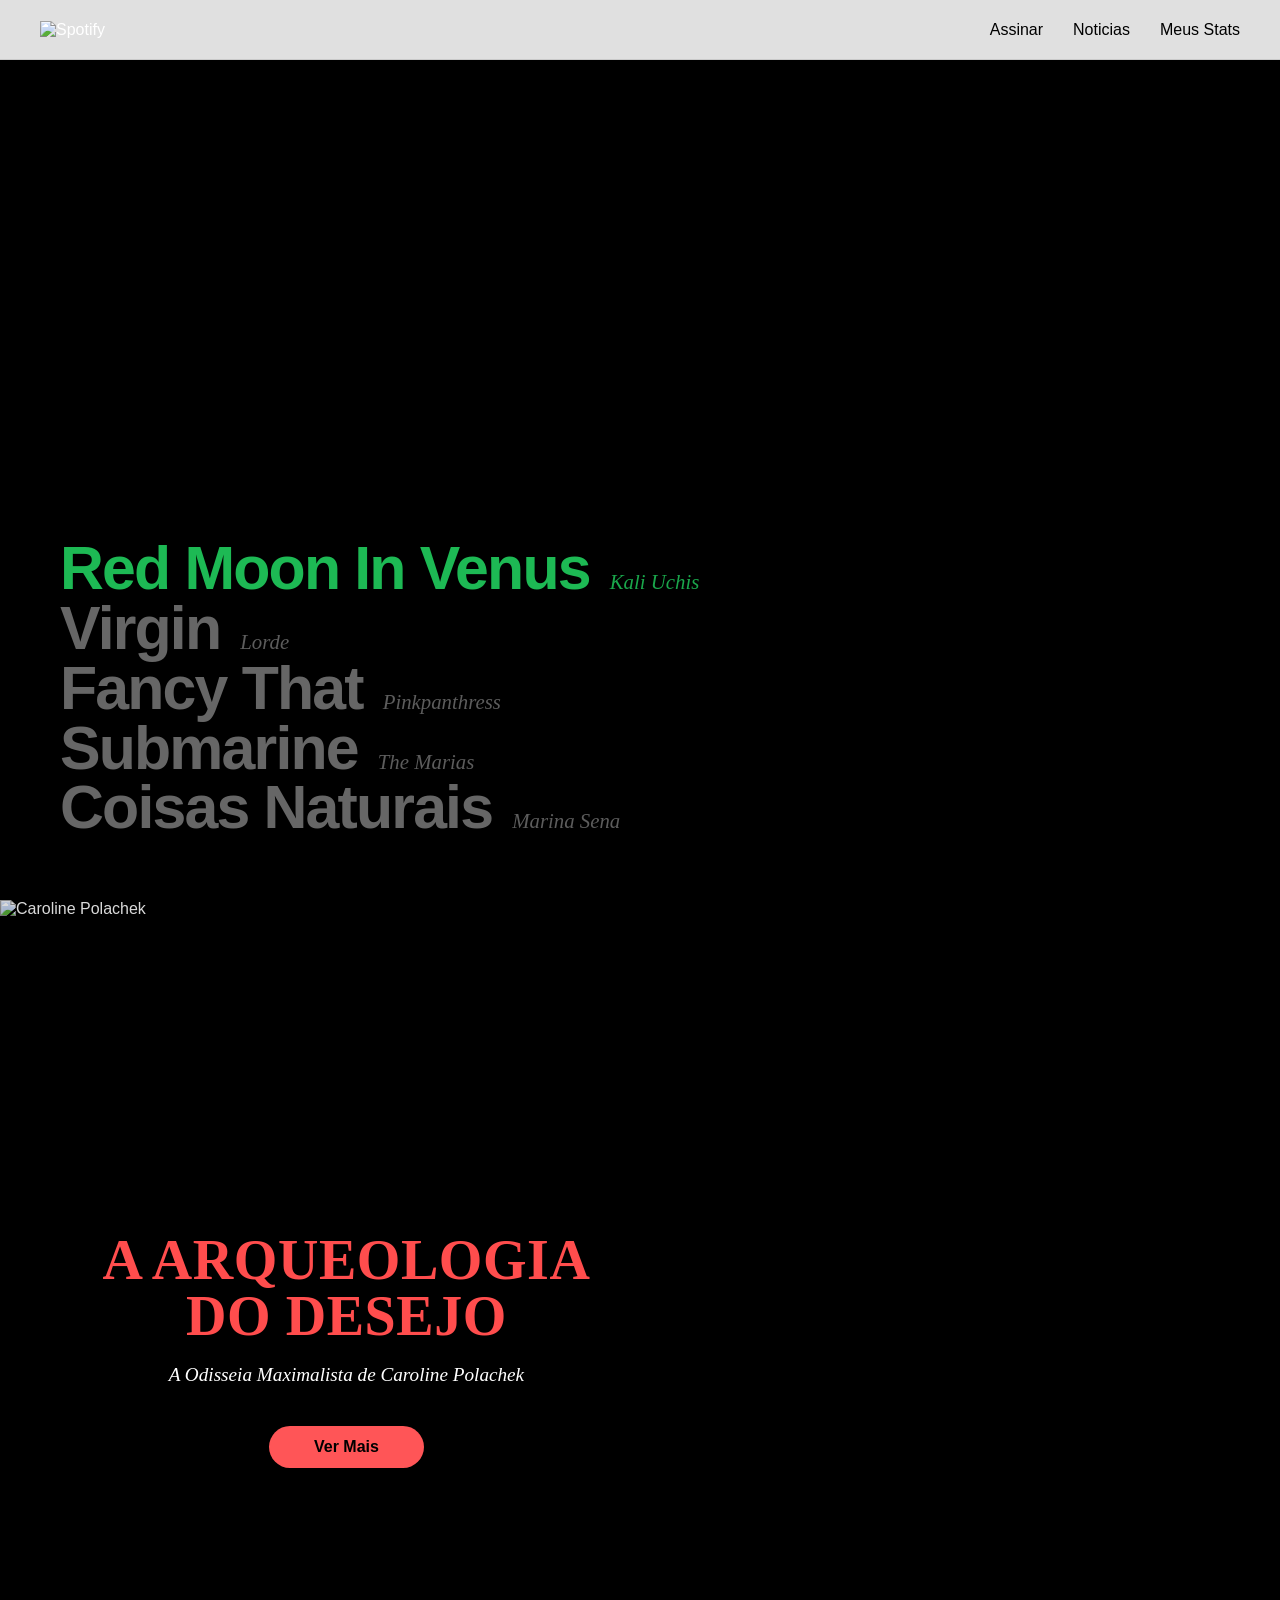
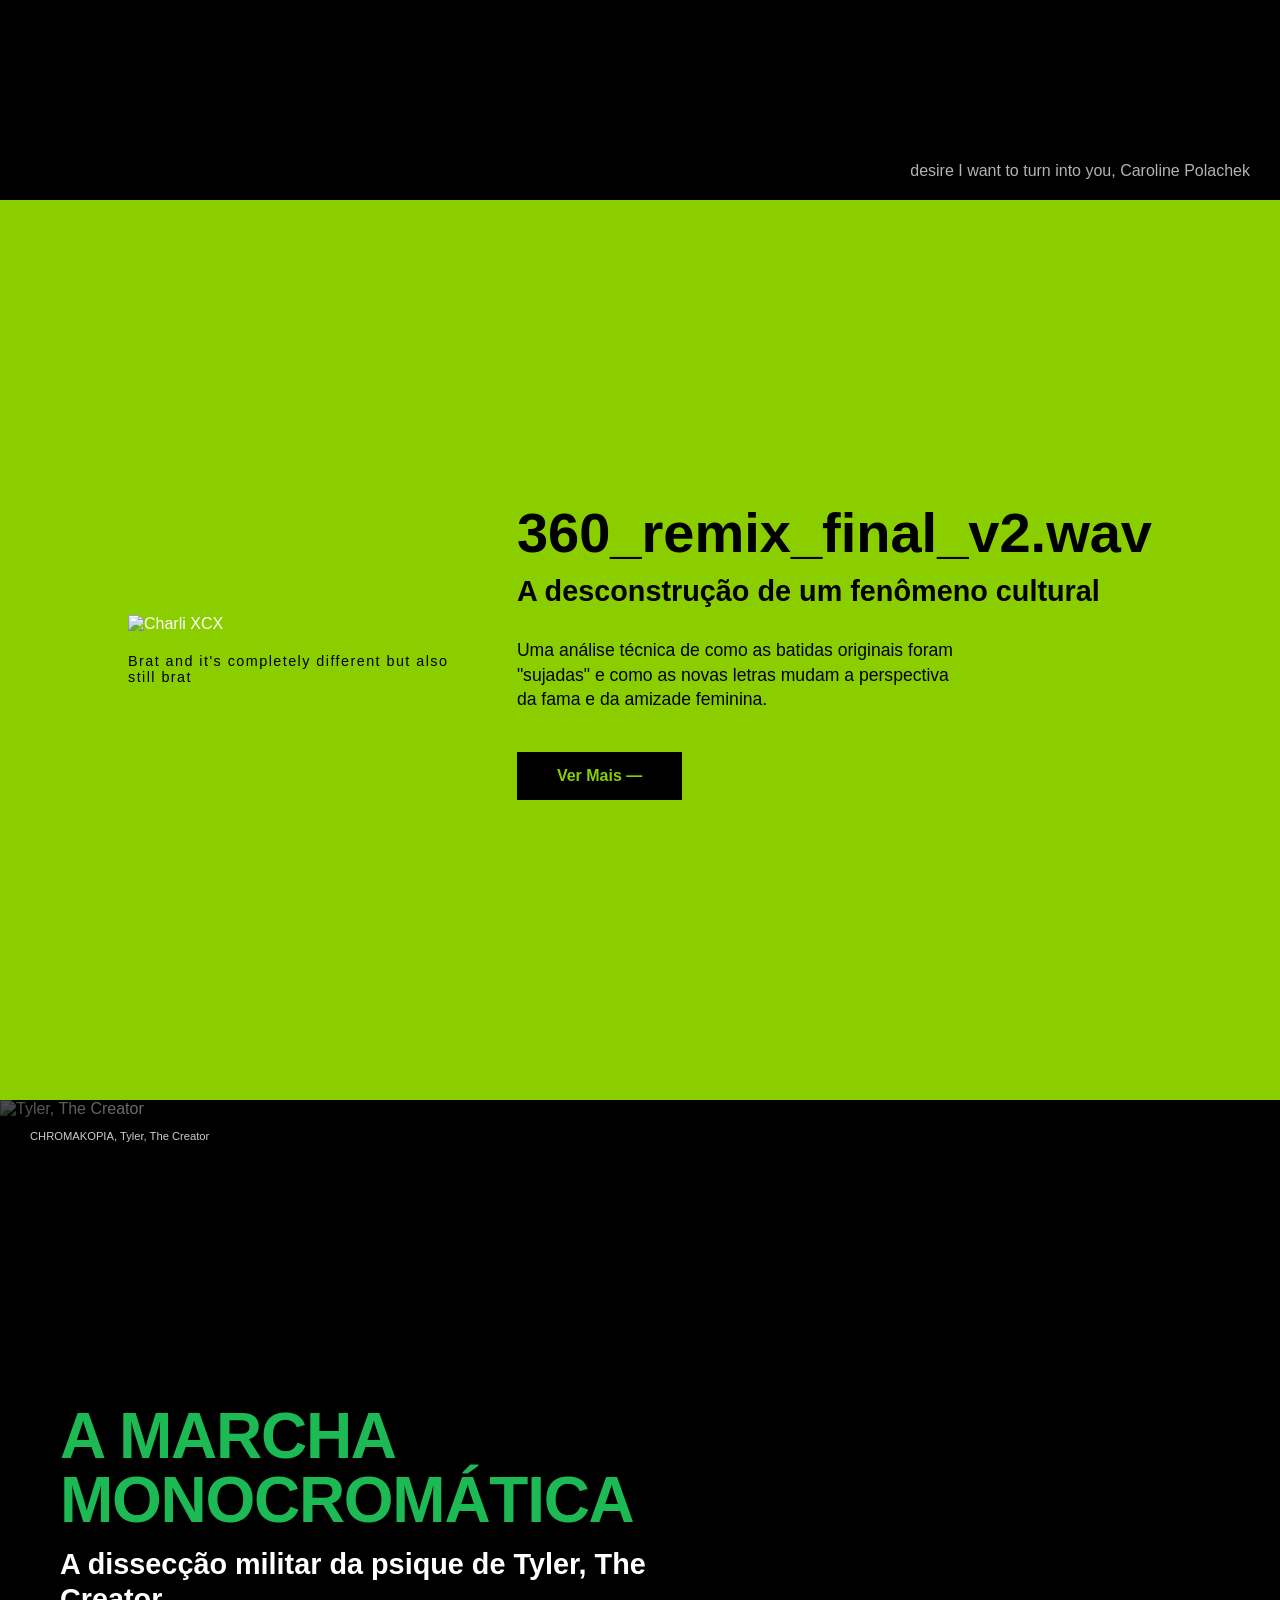
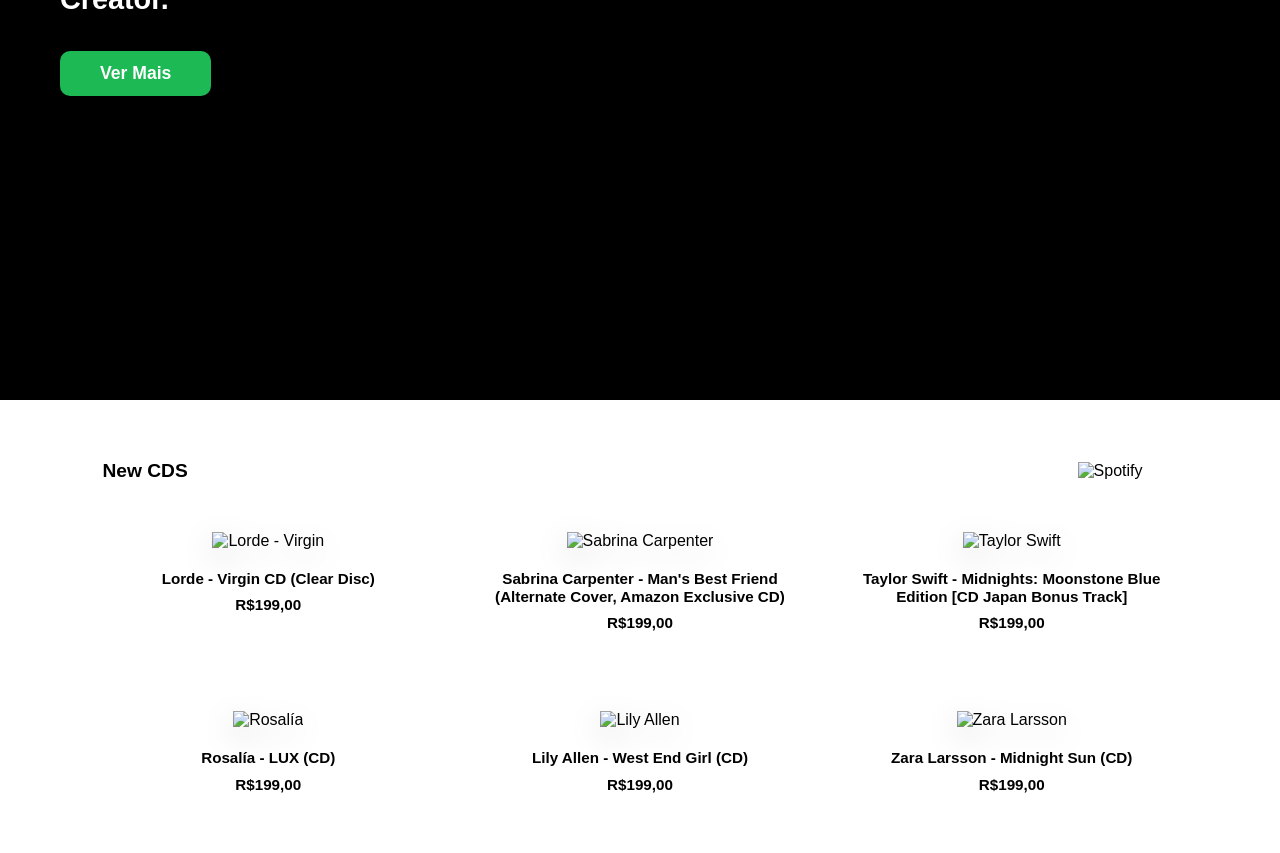
==== index.html @ f039e299 "Add files via upload" ====
<!DOCTYPE html>
<html lang="pt-br">
<head>
    <meta charset="UTF-8">
    <meta name="viewport" content="width=device-width, initial-scale=1.0">
    <title>Spotify Editorial - Kali Uchis</title>
    <link rel="stylesheet" href="style.css">
</head>
<body>
    <header class="main-navbar">
    <div class="nav-container">
        <div class="nav-logo">
            <img src="images/logob.png" alt="Spotify" class="logo-img-nav">
        </div>

        <nav class="nav-links">
            <a href="#">Assinar</a>
            <a href="#">Noticias</a>
            <a href="#">Meus Stats</a>
        </nav>
    </div>
</header>

    <main class="editorial-container">
        
        <div class="background-layers">
            <div class="bg-slide active" id="card-redmoon" style="background-image: url('images/kali.avif');"></div>
            <div class="bg-slide" id="card-virgin" style="background-image: url('images/lorde.webp');"></div>
            <div class="bg-slide" id="card-fancy" style="background-image: url('images/pinp.jpg');"></div>
            <div class="bg-slide" id="card-submarine" style="background-image: url('images/marias.jpg');"></div>
            <div class="bg-slide" id="card-coisas" style="background-image: url('images/marina.webp');"></div>
        </div>

        <div class="interface-overlay">
            
            <header class="main-header">
                
            </header>

            <div class="main-content-row">
                
                <nav class="album-selection">
                    <ul class="album-list">
                        
                        <li class="album-item active" data-target="card-redmoon">
                            <span class="title">Red Moon In Venus</span>
                            <span class="artist">Kali Uchis</span>
                        </li>

                        <li class="album-item" data-target="card-virgin">
                            <span class="title">Virgin</span>
                            <span class="artist">Lorde</span>
                        </li>

                        <li class="album-item" data-target="card-fancy">
                            <span class="title">Fancy That</span>
                            <span class="artist">Pinkpanthress</span>
                        </li>

                        <li class="album-item" data-target="card-submarine">
                            <span class="title">Submarine</span>
                            <span class="artist">The Marias</span>
                        </li>

                        <li class="album-item" data-target="card-coisas">
                            <span class="title">Coisas Naturais</span>
                            <span class="artist">Marina Sena</span>
                        </li>

                    </ul>
                </nav>


            </div>
        </div>

<section class="caroline-section">
    <div class="caroline-bg-container">
        <img src="images/caroline.jpg" alt="Caroline Polachek" class="bg-image-html">
    </div>

    <div class="caroline-content">
        <h2 class="editorial-title">A ARQUEOLOGIA <br> DO DESEJO</h2>
        <p class="editorial-subtitle">A Odisseia Maximalista de Caroline Polachek</p>
        
        <a href="#" class="btn-pill">Ver Mais</a>
    </div>

    <span class="image-credit">desire I want to turn into you, Caroline Polachek</span>
</section>

<section class="remix-section">
    <div class="remix-container">
        <div class="remix-visual">
            <img src="images/charli.webp" alt="Charli XCX" class="remix-img">
            <p class="remix-caption">Brat and it's completely different but also still brat</p>
        </div>

        <div class="remix-text-content">
            <h2 class="remix-title">360_remix_final_v2.wav</h2>
            <h3 class="remix-subtitle">A desconstrução de um fenômeno cultural</h3>
            
            <p class="remix-description">
                Uma análise técnica de como as batidas originais foram "sujadas" e como as novas letras mudam a perspectiva da fama e da amizade feminina.
            </p>

            <a href="#" class="btn-ver-mais-black">Ver Mais &mdash;</a>
        </div>
    </div>
</section>

<section class="tyler-section">
    <div class="tyler-bg-container">
        <img src="images/tyler.webp" alt="Tyler, The Creator" class="bg-tyler">
    </div>

    <div class="tyler-content">
        <h2 class="tyler-title">A MARCHA MONOCROMÁTICA</h2>
        <p class="tyler-subtitle">A dissecção militar da psique de Tyler, The Creator.</p>
        
        <a href="#" class="btn-ver-mais-green">Ver Mais</a>
    </div>

    <span class="top-credit">CHROMAKOPIA, Tyler, The Creator</span>
</section>

<section class="shop-section">
    <header class="shop-header">
        <h2 class="shop-title">New CDS</h2>
        <img src="images/logob.png" alt="Spotify" class="logo-black">
    </header>

    <div class="cds-grid">
        <div class="cd-item">
            <div class="cd-thumb">
                <img src="images/lord.webp" alt="Lorde - Virgin" class="cd-img">
            </div>
            <p class="cd-name">Lorde - Virgin CD (Clear Disc)</p>
            <p class="cd-price">R$199,00</p>
        </div>

        <div class="cd-item">
            <div class="cd-thumb">
                <img src="images/sabrina.webp" alt="Sabrina Carpenter" class="cd-img">
            </div>
            <p class="cd-name">Sabrina Carpenter - Man's Best Friend (Alternate Cover, Amazon Exclusive CD)</p>
            <p class="cd-price">R$199,00</p>
        </div>

        <div class="cd-item">
            <div class="cd-thumb">
                <img src="images/taylor.webp" alt="Taylor Swift" class="cd-img">
            </div>
            <p class="cd-name">Taylor Swift - Midnights: Moonstone Blue Edition [CD Japan Bonus Track]</p>
            <p class="cd-price">R$199,00</p>
        </div>

        <div class="cd-item">
            <div class="cd-thumb">
                <img src="images/rosalia.webp" alt="Rosalía" class="cd-img">
            </div>
            <p class="cd-name">Rosalía - LUX (CD)</p>
            <p class="cd-price">R$199,00</p>
        </div>

        <div class="cd-item">
            <div class="cd-thumb">
                <img src="images/lily.webp" alt="Lily Allen" class="cd-img">
            </div>
            <p class="cd-name">Lily Allen - West End Girl (CD)</p>
            <p class="cd-price">R$199,00</p>
        </div>

        <div class="cd-item">
            <div class="cd-thumb">
                <img src="images/larson.webp" alt="Zara Larsson" class="cd-img">
            </div>
            <p class="cd-name">Zara Larsson - Midnight Sun (CD)</p>
            <p class="cd-price">R$199,00</p>
        </div>
    </div>
</section>
    </main>

    <script src="script.js"></script>
</body>
</html>
---- style.css ----
html {
    scroll-behavior: smooth;
    scroll-snap-type: y mandatory;
}

@font-face {
    font-family: 'HaasGrot';
    src: url('fonts/AlteHaasGroteskBold.ttf') format('woff2');
    font-weight: bold;
}

@font-face {
    font-family: 'HaasGrot';
    src: url('fonts/AlteHaasGroteskLight.ttf') format('woff2');
    font-weight: light;
}

@font-face {
    font-family: 'ExclusiveEditorial';
    src: url('fonts/DR\ Exclusive\ Editorial.ttf') format('woff2');
    font-style: italic;
}

@font-face {
    font-family: 'CinzelDeco';
    src: url('fonts/CinzelDecorative-Regular.otf') format('opentype');
    font-weight: normal;
    font-style: normal;
}

* { margin: 0; padding: 0; box-sizing: border-box; }

body {
    background-color: #000;
    color: #fff;
    overflow-x: hidden;
    font-family: 'HaasGrot', sans-serif;
}

.editorial-container {
    position: relative;
    height: 100vh;
    width: 100%;
}

.background-layers {
    position: absolute;
    top: 0; left: 0;
    width: 100%; height: 100%;
    z-index: 1;
}

.bg-slide {
    position: absolute;
    width: 100%; height: 100%;
    background-size: cover;
    background-position: center;
    opacity: 0;
    transition: opacity 0.6s ease-in-out;
}

.bg-slide.active { opacity: 1; }

.interface-overlay {
    position: relative;
    z-index: 10;
    height: 100%;
    display: flex;
    flex-direction: column;
    justify-content: space-between;
    padding: 60px;
}

.logo-spotify { width: 120px; }

.main-content-row {
    display: flex;
    justify-content: space-between;
    align-items: flex-end;
}

.album-list { list-style: none; }

.album-item {
    display: flex;
    align-items: baseline; 
    gap: 20px;
    cursor: pointer;
    margin-bottom: 5px;
    transition: color 0.3s ease;
    color: #fff;
}

.album-item .title {
    font-family: 'HaasGrot', sans-serif;
    font-size: 3.8rem;
    font-weight: bold;
    letter-spacing: -0.03em;
    line-height: 0.9;
}

.album-item .artist {
    font-family: 'ExclusiveEditorial', serif;
    font-style: italic;
    font-size: 1.3rem;
    font-weight: normal;
    opacity: 0.9;
}

.album-item[data-target="card-redmoon"].active {
    color: #1DB954;
    cursor: pointer; 
    user-select: none; 
    transition: transform 0.2s ease; 
}

.album-item:not([data-target="card-redmoon"]).active {
    color: #1DB954;
}

.album-item:not(.active) {
    color: rgba(255, 255, 255, 0.4);
}

.devices-panel { text-align: left; max-width: 320px; }
.logo-mini { width: 100px; margin-bottom: 10px; }
.device-headline { 
    font-size: 2rem; 
    font-weight: bold; 
    margin-bottom: 20px;
}
.devices-image { width: 100%; }

.devices-section {
    background-color: #000;
    height: 100vh; 
    width: 100%;
    display: flex;
    align-items: center;
    justify-content: center;
    padding: 0 8%;
    overflow: hidden;
}

.devices-content {
    display: flex;
    width: 100%;
    align-items: center;
    justify-content: space-between;
}

.artist-showcase {
    flex: 1;
}

.artist-bw {
    width: 100%;
    max-width: 700px; 
    height: auto;
    display: block;
}

.devices-strip {
    width: 100%;
    background-color: #000;
    line-height: 0; 
    display: flex;
    justify-content: center;
}

.full-strip-img {
    width: 100%;
    height: auto;
    display: block;
    max-height: 500px; 
    object-fit: cover;
}

.caroline-section {
    position: relative;
    height: 100vh;
    width: 100%;
    display: flex;
    align-items: center;
    padding-left: 8%;
    background-color: #000;
    overflow: hidden;
}

.caroline-bg-container {
    position: absolute;
    top: 0;
    left: 0;
    width: 100%;
    height: 100%;
    z-index: 1;
}

.bg-image-html {
    width: 100%;
    height: 100%;
    object-fit: cover; 
    display: block;
}

.caroline-bg-container::after {
    content: "";
    position: absolute;
    top: 0;
    left: 0;
    width: 100%;
    height: 100%;
    background: rgba(0, 0, 0, 0.15); 
}

.caroline-content {
    position: relative;
    z-index: 2;
    max-width: 500px;
    text-align: center;
}

.editorial-title {
    font-family: 'CinzelDeco', serif;
    font-size: 3.5rem;
    color: #ff4d4d; 
    line-height: 1.0;
    text-align: center;
    letter-spacing: 0.01em;
    text-transform: uppercase; 
}

.editorial-subtitle {
    font-family: 'ExclusiveEditorial', serif;
    font-style: italic;
    font-size: 1.2rem;
    color: #fff;
    margin-bottom: 40px;
    margin-top: 20px;
}

.btn-pill {
    display: inline-block;
    background-color: #FF5557;
    color: #000;
    font-family: 'HaasGrot', sans-serif;
    font-weight: bold;
    text-decoration: none;
    padding: 12px 45px;
    border-radius: 50px;
    font-size: 1rem;
    transition: 0.2s;
}

.image-credit {
    position: absolute;
    bottom: 20px;
    right: 30px;
    font-family: 'arial', sans-serif;
    font-size: 1rem;
    color: rgba(255, 255, 255, 0.7);
    z-index: 2;
}

.remix-section {
    background-color: #8ace00; 
    height: 100vh;
    width: 100%;
    display: flex;
    align-items: center;
    justify-content: center;
    padding: 0 10%;
}

.remix-container {
    display: grid;
    grid-template-columns: 1fr 1fr;
    gap: 60px;
    align-items: center;
    width: 100%;
}

.remix-visual {
    display: flex;
    flex-direction: column;
    align-items: center;
}

.remix-img {
    width: 100%;
    max-width: 450px;
    height: auto;
}

.remix-caption {
    font-family: 'arial', sans-serif;
    font-size: 0.9rem;
    margin-top: 20px;
    color: #000;
    letter-spacing: 0.1em;
}

.remix-text-content {
    color: #000;
    text-align: left;
}

.remix-title {
    font-family: 'arial', sans-serif;
    font-size: 3.5rem;
    font-weight: 900;
    margin-bottom: 10px;
}

.remix-subtitle {
    font-family: 'arial', sans-serif;
    font-size: 1.8rem;
    font-weight: bold;
    margin-bottom: 30px;
}

.remix-description {
    font-family: 'arial', sans-serif;
    font-size: 1.1rem;
    line-height: 1.4;
    max-width: 450px;
    margin-bottom: 40px;
}

.btn-ver-mais-black {
    display: inline-block;
    background-color: #000;
    color: #8ace00;
    font-family: 'arial', sans-serif;
    text-decoration: none;
    padding: 15px 40px;
    font-weight: bold;
    font-size: 1rem;
    transition: 0.3s;
}

.btn-ver-mais-black:hover {
    transform: translateX(10px);
}

.tyler-section {
    position: relative;
    height: 100vh;
    width: 100%;
    display: flex;
    align-items: center;
    padding-left: 60px; 
    background-color: #000;
    overflow: hidden;
}

.tyler-bg-container {
    position: absolute;
    top: 0;
    left: 0;
    width: 100%;
    height: 100%;
    z-index: 1;
}

.bg-tyler {
    width: 100%;
    height: 100%;
    object-fit: cover;
    display: block;
}

.tyler-bg-container::after {
    content: "";
    position: absolute;
    top: 0;
    left: 0;
    width: 100%;
    height: 100%;
    background: linear-gradient(to right, rgba(0,0,0,0.7) 0%, transparent 60%);
}

.tyler-content {
    position: relative;
    z-index: 2;
    max-width: 650px;
    text-align: left; 
}

.tyler-title {
    font-family: 'HaasGrot', sans-serif;
    font-size: 4rem;
    font-weight: 900;
    color: #1DB954; 
    line-height: 1;
    margin-bottom: 15px;
    letter-spacing: -0.02em;
}

.tyler-subtitle {
    font-family: 'HaasGrot', sans-serif;
    font-size: 1.8rem;
    font-weight: bold;
    color: #fff;
    margin-bottom: 35px;
    line-height: 1.2;
}

.btn-ver-mais-green {
    display: inline-block;
    background-color: #1DB954;
    color: #fff;
    font-family: 'HaasGrot', sans-serif;
    font-weight: bold;
    text-decoration: none;
    padding: 12px 40px;
    border-radius: 10px; 
    font-size: 1.1rem;
    transition: 0.3s ease;
}

.btn-ver-mais-green:hover {
    background-color: #179443;
    transform: scale(1.05);
}

.top-credit {
    position: absolute;
    top: 30px;
    left: 30px;
    font-family: 'HaasGrot', sans-serif;
    font-size: 0.7rem;
    color: rgba(255, 255, 255, 0.8);
    z-index: 2;
}

.shop-section {
    background-color: #ffffff;
    padding: 60px 8%;
    color: #000;
}

.shop-header {
    display: flex;
    justify-content: space-between;
    align-items: center;
    margin-bottom: 50px;
}

.shop-title {
    font-family: 'HaasGrot', sans-serif;
    font-size: 1.2rem;
    font-weight: bold;
}

.logo-black {
    width: 100px;
}

.cds-grid {
    display: grid;
    grid-template-columns: repeat(3, 1fr); 
    gap: 80px 40px; 
    justify-items: center;
}

.cd-item {
    text-align: center;
    max-width: 300px;
}

.cd-thumb {
    margin-bottom: 20px;
    filter: drop-shadow(0px 10px 15px rgba(0,0,0,0.15));
    transition: transform 0.3s ease;
}

.cd-thumb:hover {
    transform: translateY(-5px);
}

.cd-img {
    width: 100%;
    height: auto;
}

.cd-name {
    font-family: 'HaasGrot', sans-serif;
    font-size: 0.95rem;
    font-weight: bold;
    margin-bottom: 8px;
    line-height: 1.2;
}

.cd-price {
    font-family: 'HaasGrot', sans-serif;
    font-size: 0.95rem;
    font-weight: bold;
}

.main-navbar {
    position: fixed;
    top: 0;
    left: 0;
    width: 100%;
    height: 60px; 
    background-color: #e0e0e0; 
    display: flex;
    align-items: center;
    z-index: 1000; 
    padding: 0 40px;
    border-bottom: 1px solid rgba(0,0,0,0.1); 
}

.nav-container {
    display: flex;
    justify-content: space-between;
    align-items: center;
    width: 100%;
    max-width: 100%; 
}

.logo-img-nav {
    height: 25px; 
}

.nav-links {
    display: flex;
    gap: 30px; 
}

.nav-links a {
    text-decoration: none;
    color: #000;
    font-family: 'HaasGrot', sans-serif;
    font-size: 1rem;
    font-weight: 500;
    transition: opacity 0.2s;
}

.nav-links a:hover {
    opacity: 0.6;
}

.editorial-container {
    padding-top: 60px; 
}
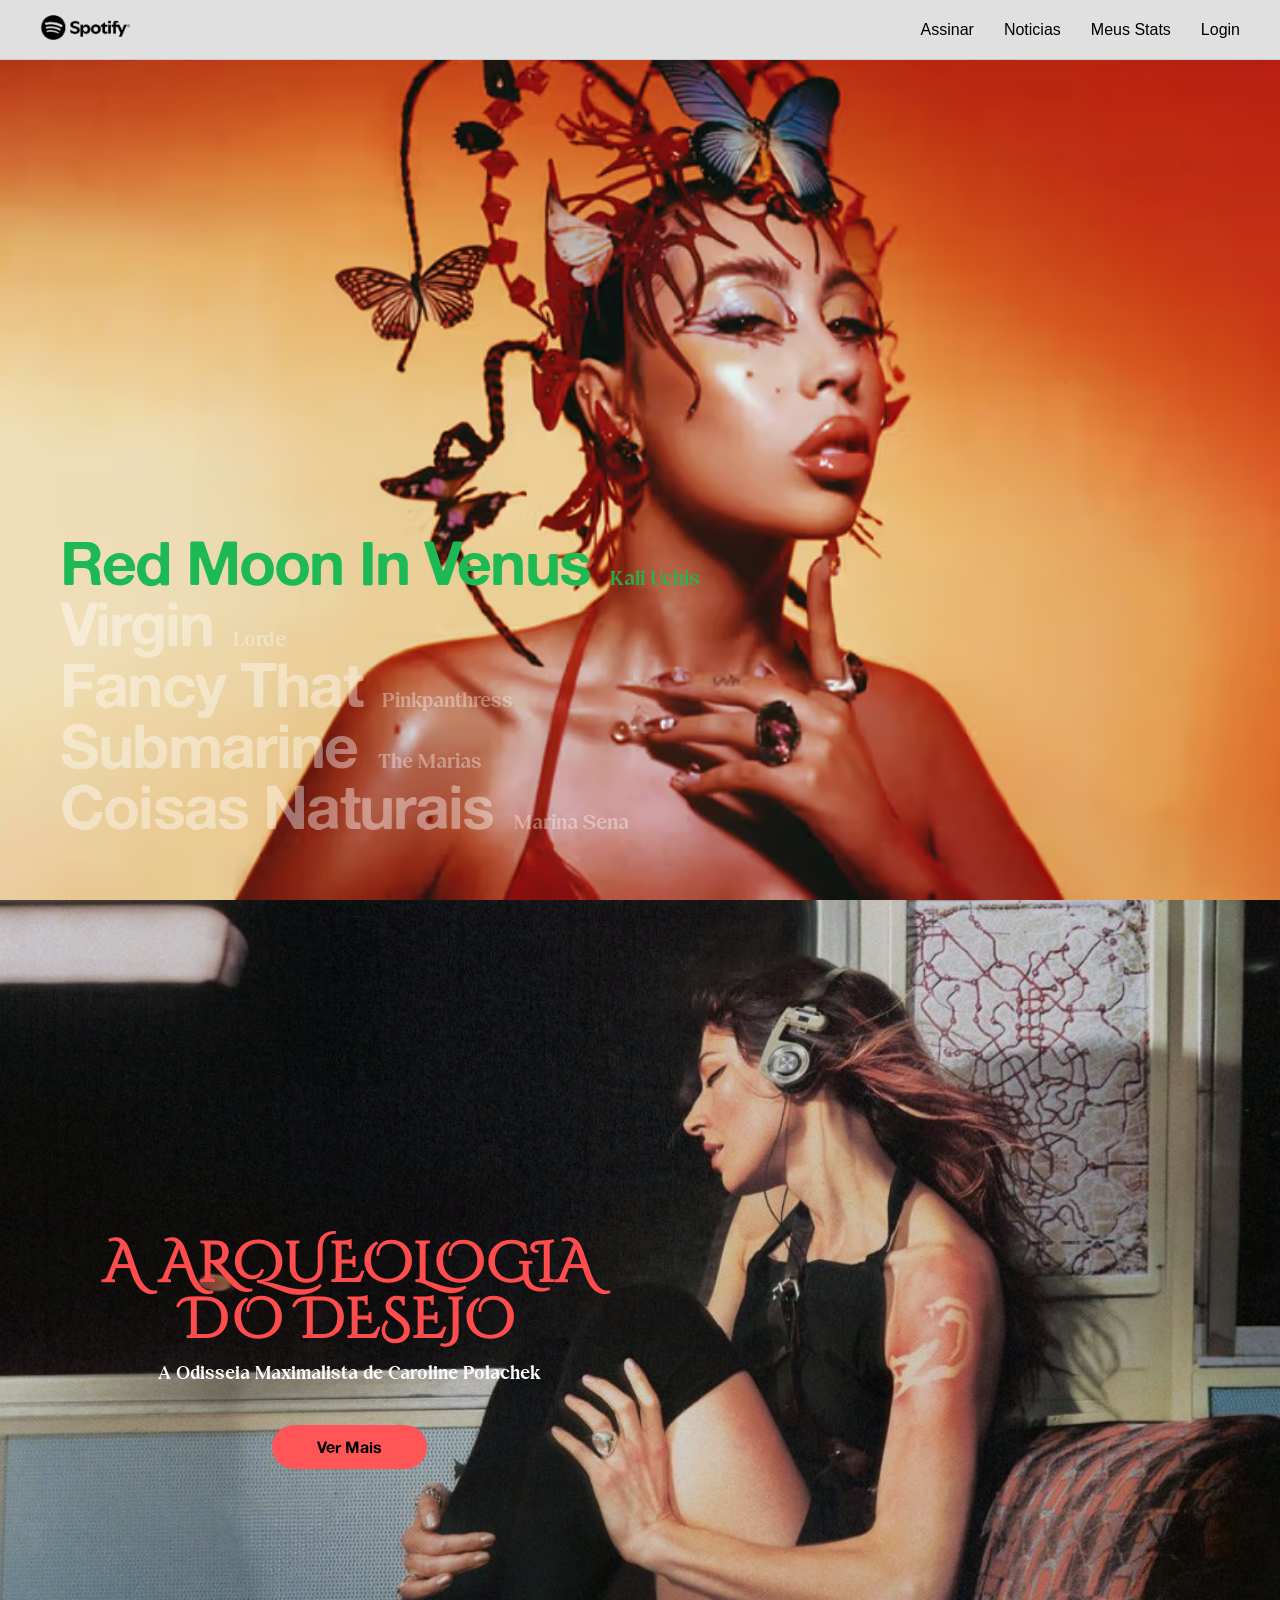
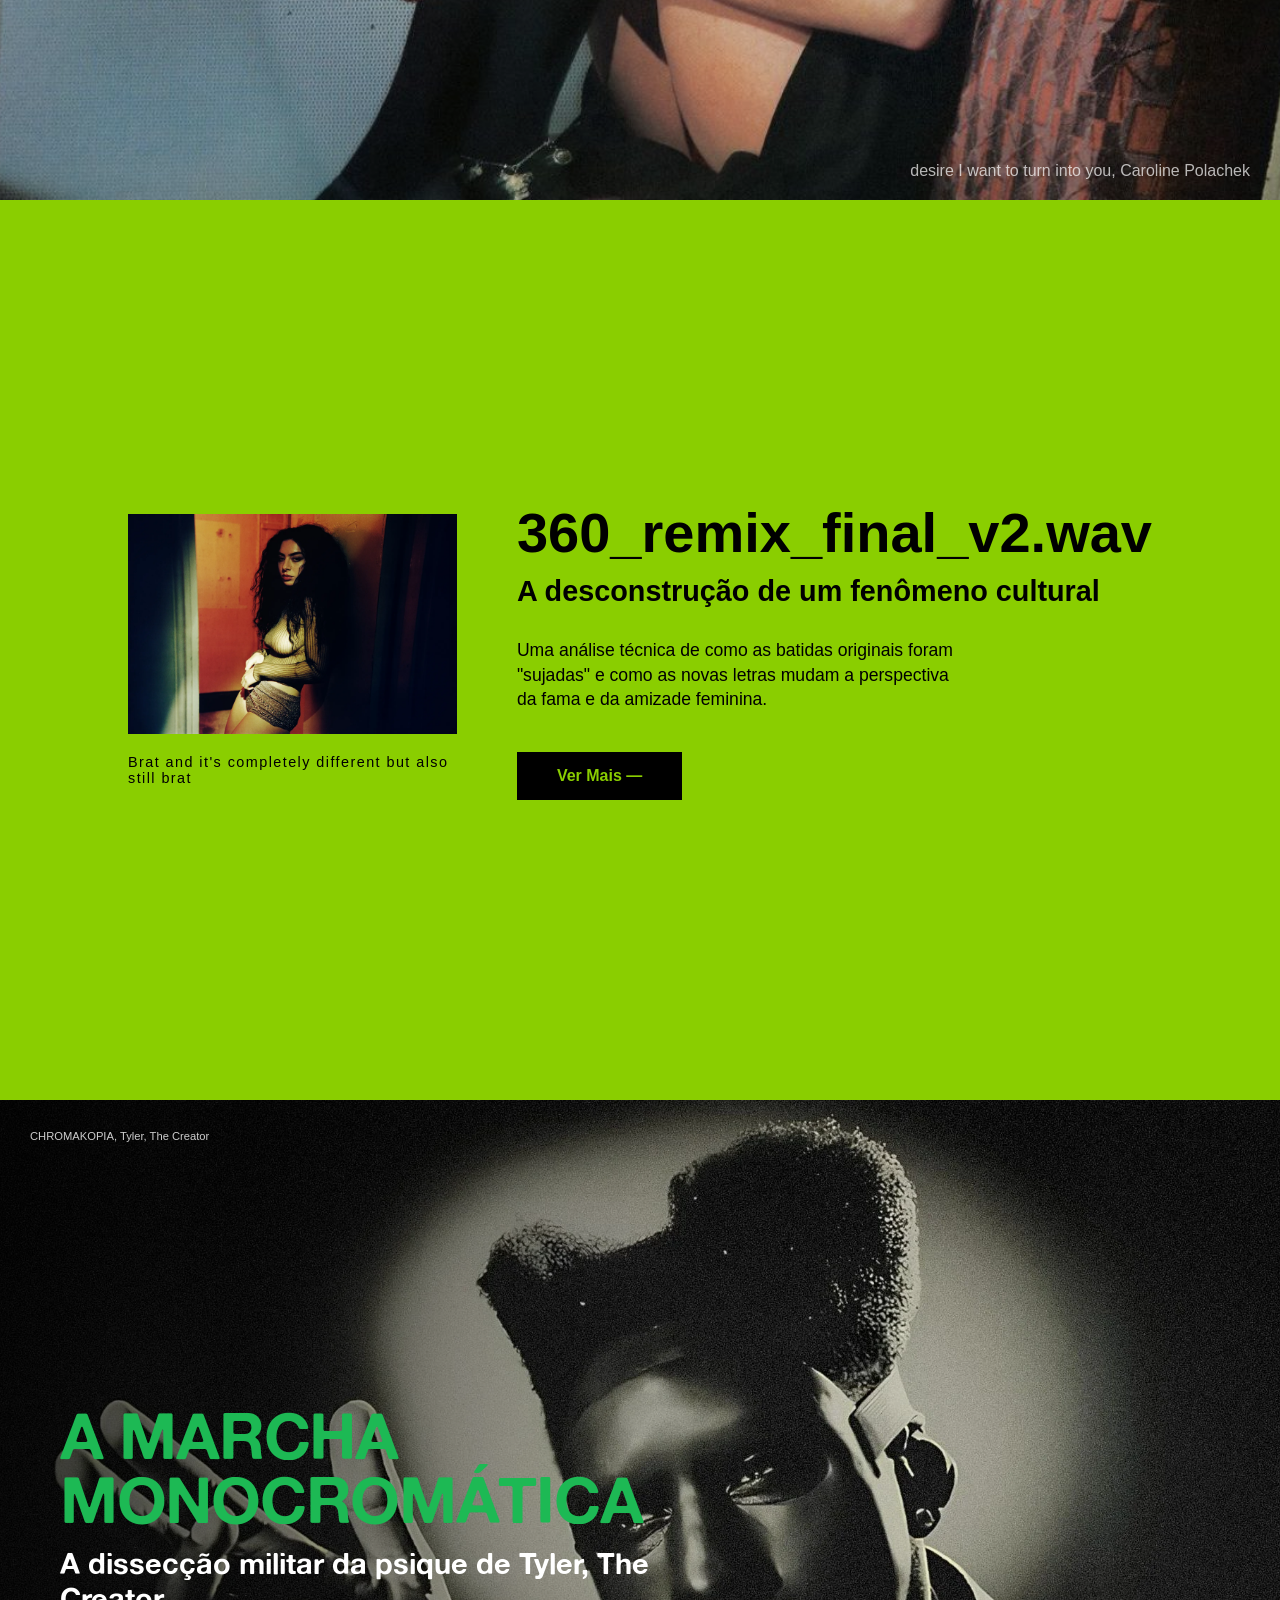
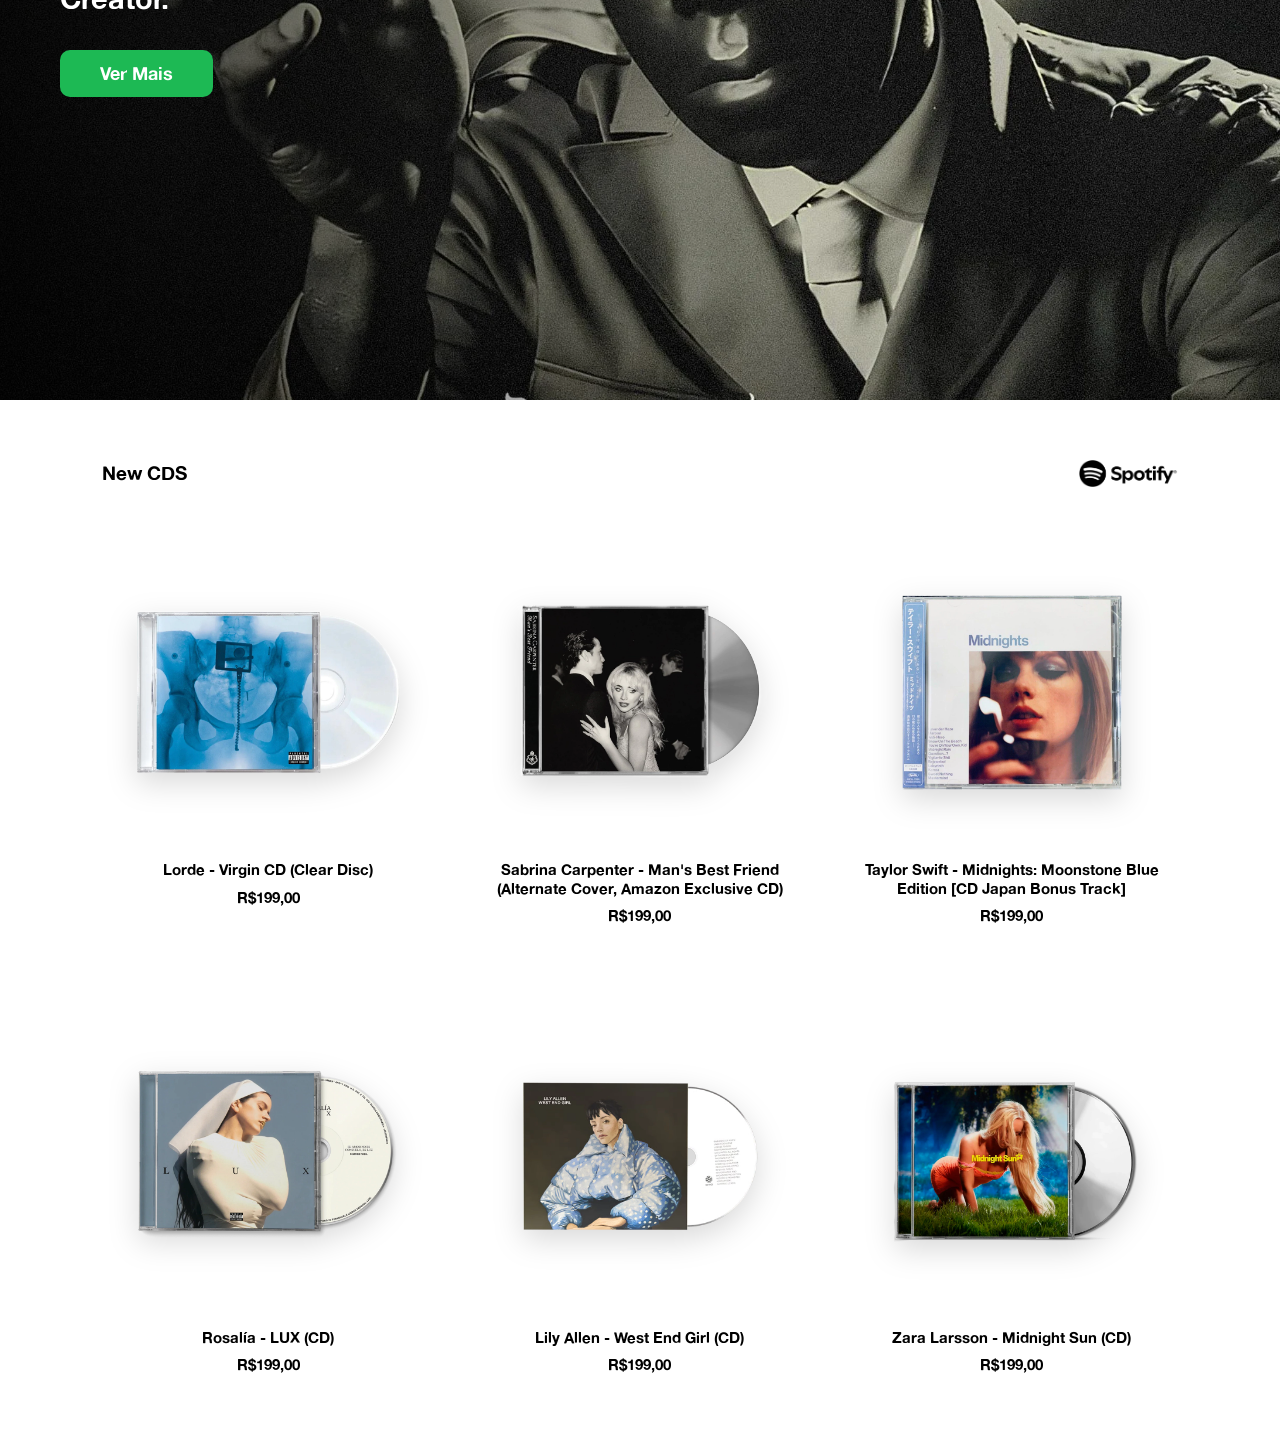
==== commit 40cd9ded: "Update index.html" ====
--- a/index.html
+++ b/index.html
@@ -16,7 +16,8 @@
         <nav class="nav-links">
             <a href="#">Assinar</a>
             <a href="#">Noticias</a>
-            <a href="#">Meus Stats</a>
+            <a href="stats.html">Meus Stats</a>
+            <a href="login.html">Login</a>
         </nav>
     </div>
 </header>
@@ -184,4 +185,4 @@
 
     <script src="script.js"></script>
 </body>
-</html>+</html>
